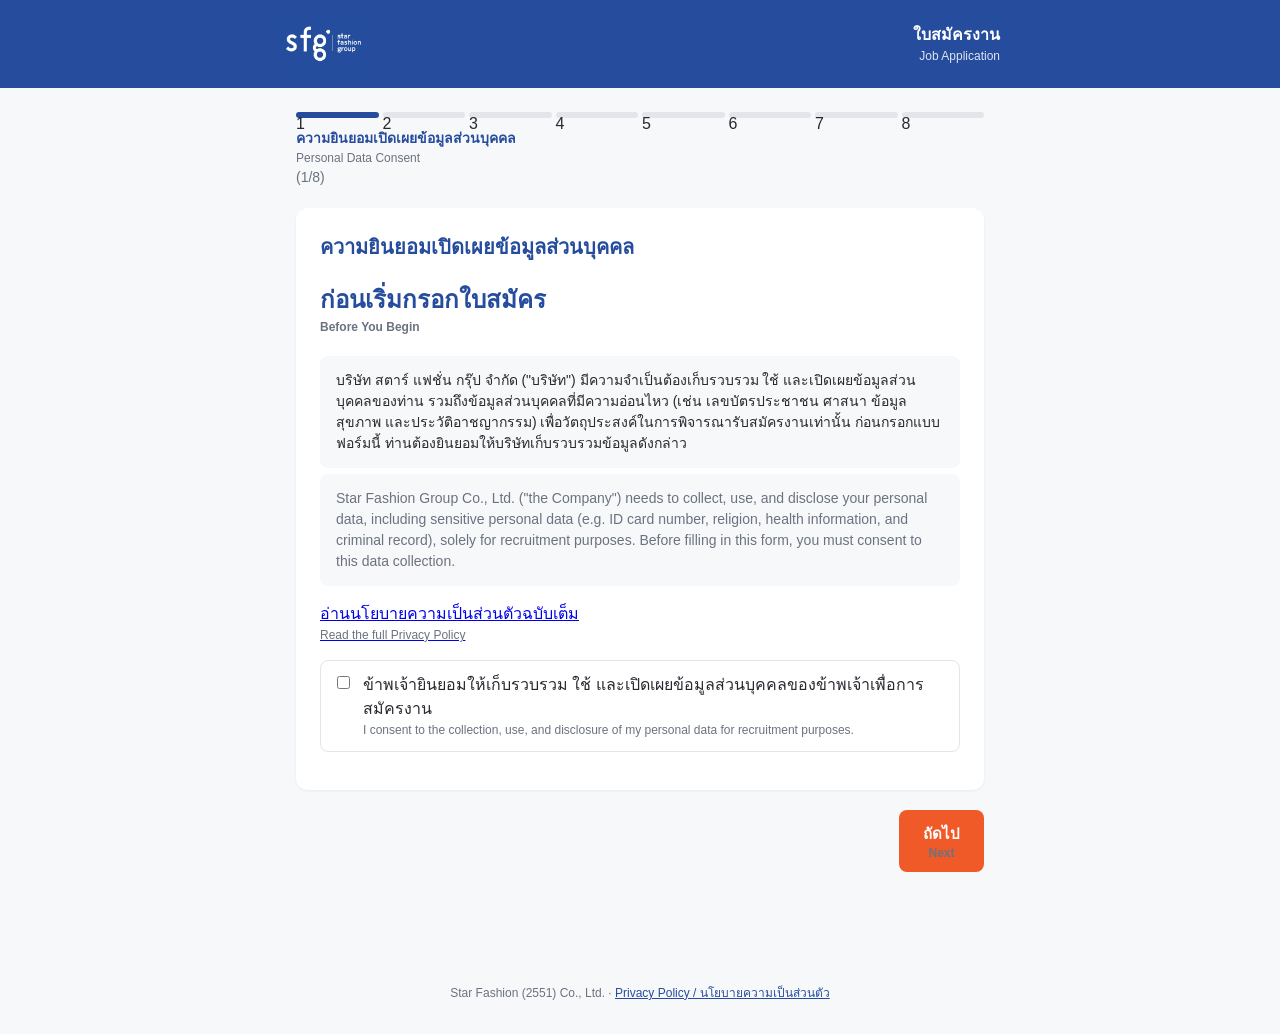
==== index.html @ 4565f509 "Initial commit: SFG job application form" ====
<!DOCTYPE html>
<html lang="th">
<head>
<meta charset="UTF-8" />
<meta name="viewport" content="width=device-width, initial-scale=1.0" />
<title>SFG | ใบสมัครงาน - Star Fashion Group Job Application</title>
<link rel="stylesheet" href="css/styles.css" />
</head>
<body>
  <header class="site-header">
    <div class="site-header-inner">
      <img src="assets/logo-blue.jpg" alt="SFG - Star Fashion Group" class="header-logo-img" />
      <div class="header-title">
        <span class="th">ใบสมัครงาน</span>
        <span class="en">Job Application</span>
      </div>
    </div>
  </header>

  <main class="page-main">
    <div id="progress-container" class="progress-container"></div>
    <div id="step-container" class="step-container"></div>
    <input type="text" id="honeypot-field" name="middle_name_confirm" class="honeypot" tabindex="-1" autocomplete="off" />
    <div id="nav-container" class="nav-container"></div>
  </main>

  <footer class="site-footer">
    <p>Star Fashion (2551) Co., Ltd. &middot; <a href="privacy-policy.html">Privacy Policy / นโยบายความเป็นส่วนตัว</a></p>
  </footer>

  <script src="js/util.js"></script>
  <script src="js/config.js"></script>
  <script src="js/formSchema.js"></script>
  <script src="js/render.js"></script>
  <script src="js/validation.js"></script>
  <script src="js/attachments.js"></script>
  <script src="js/autosave.js"></script>
  <script src="js/submit.js"></script>
  <script src="js/app.js"></script>
</body>
</html>
---- css/styles.css ----
:root {
  --neptune-blue: #264c9e;
  --neptune-blue-dark: #1c3a7a;
  --jupiter-orange: #f05a28;
  --jupiter-orange-dark: #d6491d;
  --ink: #26292e;
  --muted: #6b7280;
  --border: #e2e5ea;
  --bg: #f7f8fa;
  --card-bg: #ffffff;
  --success: #2e8b57;
  --error: #d6491d;
  --radius: 12px;
  --font-en: "Helvetica Neue", Helvetica, Arial, sans-serif;
  --font-th: "Leelawadee UI", "Noto Sans Thai", "Segoe UI", Tahoma, var(--font-en);
}

* { box-sizing: border-box; }

body {
  margin: 0;
  font-family: var(--font-th);
  color: var(--ink);
  background: var(--bg);
  line-height: 1.5;
}

.site-header {
  background: var(--neptune-blue);
  color: #fff;
  padding: 20px 16px;
}

.site-header-inner {
  max-width: 720px;
  margin: 0 auto;
  display: flex;
  align-items: center;
  gap: 16px;
}

.header-logo-img {
  display: block;
  height: 64px;
  width: auto;
  margin: -8px 0;
}

.header-title {
  margin-left: auto;
  text-align: right;
}

.header-title .th { display: block; font-size: 16px; font-weight: 600; }
.header-title .en { display: block; font-size: 12px; opacity: 0.85; }

.page-main {
  max-width: 720px;
  margin: 0 auto;
  padding: 24px 16px 80px;
}

.honeypot {
  position: absolute;
  left: -9999px;
  width: 1px;
  height: 1px;
  opacity: 0;
}

/* Progress bar */
.progress-container { margin-bottom: 20px; }

.progress-bar {
  display: flex;
  gap: 4px;
}

.progress-step {
  flex: 1;
  height: 6px;
  border-radius: 4px;
  background: var(--border);
}

.progress-step.done { background: var(--jupiter-orange); }
.progress-step.active { background: var(--neptune-blue); }

.progress-caption {
  margin-top: 10px;
  font-size: 14px;
  color: var(--muted);
}

.progress-caption .label-th { font-weight: 600; color: var(--neptune-blue); }
.progress-caption .label-en { display: block; font-size: 12px; }

/* Step card */
.step-card {
  background: var(--card-bg);
  border-radius: var(--radius);
  padding: 24px;
  box-shadow: 0 1px 3px rgba(20, 30, 60, 0.06);
}

.step-title {
  margin: 0 0 20px;
  font-family: var(--font-en);
  color: var(--neptune-blue);
  font-size: 20px;
}

.step-title .label-en { display: none; }

.step-hint {
  color: var(--muted);
  font-size: 14px;
  margin-top: -8px;
  margin-bottom: 16px;
}

/* Bilingual labels */
.label-th { display: block; }
.label-en { display: block; font-size: 12px; color: var(--muted); font-family: var(--font-en); }

/* Field grid */
.field-grid {
  display: grid;
  grid-template-columns: 1fr 1fr;
  gap: 16px;
}

.field-group { display: flex; flex-direction: column; gap: 6px; }
.field-full { grid-column: 1 / -1; }

.field-label { font-size: 14px; font-weight: 600; }
.required-mark { color: var(--jupiter-orange); margin-left: 4px; }

input[type="text"], input[type="tel"], input[type="email"], input[type="number"],
input[type="date"], textarea {
  width: 100%;
  padding: 10px 12px;
  border: 1px solid var(--border);
  border-radius: 8px;
  font-size: 15px;
  font-family: inherit;
  background: #fff;
  color: var(--ink);
}

input:focus, textarea:focus {
  outline: none;
  border-color: var(--neptune-blue);
  box-shadow: 0 0 0 3px rgba(38, 76, 158, 0.12);
}

input[disabled] { background: var(--bg); color: var(--muted); }

.field-error {
  font-size: 12px;
  color: var(--error);
  min-height: 14px;
}

.has-error input, .has-error textarea { border-color: var(--error); }

/* Radio groups */
.radio-group { display: flex; flex-wrap: wrap; gap: 10px; }

.radio-option {
  display: flex;
  align-items: center;
  gap: 6px;
  border: 1px solid var(--border);
  border-radius: 8px;
  padding: 8px 12px;
  cursor: pointer;
  font-size: 14px;
}

.radio-option input { margin: 0; accent-color: var(--neptune-blue); }
.radio-option:has(input:checked) { border-color: var(--neptune-blue); background: rgba(38, 76, 158, 0.06); }

.checkbox-inline { display: flex; align-items: center; gap: 8px; font-size: 14px; }
.checkbox-inline input { accent-color: var(--neptune-blue); }

/* Consent gate */
.consent-gate h2 { color: var(--neptune-blue); font-family: var(--font-en); }
.consent-text-th, .consent-text-en {
  font-size: 14px;
  color: var(--ink);
  background: var(--bg);
  padding: 14px 16px;
  border-radius: 8px;
}
.consent-text-en { font-family: var(--font-en); color: var(--muted); margin-top: -8px; }

.consent-checkbox {
  display: flex;
  align-items: flex-start;
  gap: 10px;
  margin-top: 16px;
  padding: 12px;
  border: 1px solid var(--border);
  border-radius: 8px;
  cursor: pointer;
}

.consent-checkbox input { margin-top: 3px; accent-color: var(--jupiter-orange); }
.consent-checkbox.has-error { border-color: var(--error); }

/* Subsections and repeaters */
.subsection { margin-top: 24px; border-top: 1px dashed var(--border); padding-top: 20px; }
.subsection h3 { font-size: 15px; color: var(--neptune-blue); margin: 0 0 12px; }

.repeater-row {
  border: 1px solid var(--border);
  border-radius: 10px;
  padding: 16px;
  margin-bottom: 12px;
  background: var(--bg);
}

.education-row { display: flex; flex-direction: column; gap: 8px; }
.edu-level-label { font-weight: 600; font-size: 14px; color: var(--neptune-blue); }

.btn-add-row, .btn-remove-row {
  border: 1px dashed var(--neptune-blue);
  background: transparent;
  color: var(--neptune-blue);
  border-radius: 8px;
  padding: 8px 14px;
  font-size: 13px;
  cursor: pointer;
}

.btn-remove-row {
  border: none;
  color: var(--error);
  padding: 6px 0;
  margin-top: 8px;
}

/* Skills tables */
.skills-table { width: 100%; border-collapse: collapse; font-size: 13px; }
.skills-table th, .skills-table td { border: 1px solid var(--border); padding: 10px; text-align: center; }
.skills-table th { background: var(--bg); font-family: var(--font-en); }

.rating-group { display: flex; justify-content: center; gap: 6px; }
.rating-option { cursor: pointer; }
.rating-option input { accent-color: var(--neptune-blue); margin-right: 2px; }

.computer-apps-list { display: flex; flex-direction: column; gap: 10px; }
.computer-app-row { display: flex; align-items: center; gap: 12px; flex-wrap: wrap; }
.app-note { flex: 1; min-width: 140px; }

/* Review step */
.review-section { margin-bottom: 24px; }
.review-section h3 { color: var(--neptune-blue); font-size: 15px; border-bottom: 1px solid var(--border); padding-bottom: 8px; }
.review-row { display: flex; justify-content: space-between; gap: 12px; padding: 6px 0; font-size: 14px; border-bottom: 1px dotted var(--border); }
.review-label { color: var(--muted); }
.review-value { font-weight: 600; text-align: right; }

.doc-checklist { display: flex; flex-direction: column; gap: 10px; margin: 16px 0; }
.doc-checklist-item { display: flex; align-items: center; gap: 10px; flex-wrap: wrap; }
.doc-checklist-item input[type="file"] { font-size: 12px; }
.file-attached-note { font-size: 12px; color: var(--success); }

.certification-text {
  font-style: italic;
  font-size: 13px;
  color: var(--muted);
  border-left: 3px solid var(--jupiter-orange);
  padding-left: 12px;
}

.error-banner {
  background: #fdecea;
  color: var(--error);
  border: 1px solid var(--error);
  border-radius: 8px;
  padding: 10px 14px;
  font-size: 14px;
  margin-top: 12px;
}

.submit-status { margin-top: 12px; }

/* Nav */
.nav-container {
  display: flex;
  justify-content: space-between;
  margin-top: 20px;
}

.btn {
  border: none;
  border-radius: 8px;
  padding: 12px 24px;
  font-size: 15px;
  font-weight: 600;
  cursor: pointer;
  font-family: var(--font-th);
}

.btn-primary { background: var(--jupiter-orange); color: #fff; }
.btn-primary:hover { background: var(--jupiter-orange-dark); }
.btn-primary:disabled { background: var(--border); color: var(--muted); cursor: not-allowed; }

.btn-secondary { background: transparent; color: var(--neptune-blue); border: 1px solid var(--neptune-blue); }
.btn-secondary:hover { background: rgba(38, 76, 158, 0.06); }

/* Success screen */
.success-screen { text-align: center; padding: 40px 16px; }
.success-screen h2 { color: var(--success); font-family: var(--font-en); }

/* Footer */
.site-footer {
  text-align: center;
  font-size: 12px;
  color: var(--muted);
  padding: 20px;
}
.site-footer a { color: var(--neptune-blue); }

/* Mobile */
@media (max-width: 600px) {
  .field-grid { grid-template-columns: 1fr; }
  .header-title .th { font-size: 14px; }
  .step-card { padding: 18px; }
  .review-value { text-align: left; }
  .review-row { flex-direction: column; gap: 2px; }
}

/* Dark mode support (system preference) */
@media (prefers-color-scheme: dark) {
  :root {
    --ink: #e8eaed;
    --muted: #9aa1ab;
    --border: #33384a;
    --bg: #14161f;
    --card-bg: #1b1e2b;
  }
  input[type="text"], input[type="tel"], input[type="email"], input[type="number"],
  input[type="date"], textarea { background: #232637; color: var(--ink); }
  .error-banner { background: rgba(214, 73, 29, 0.15); }
}
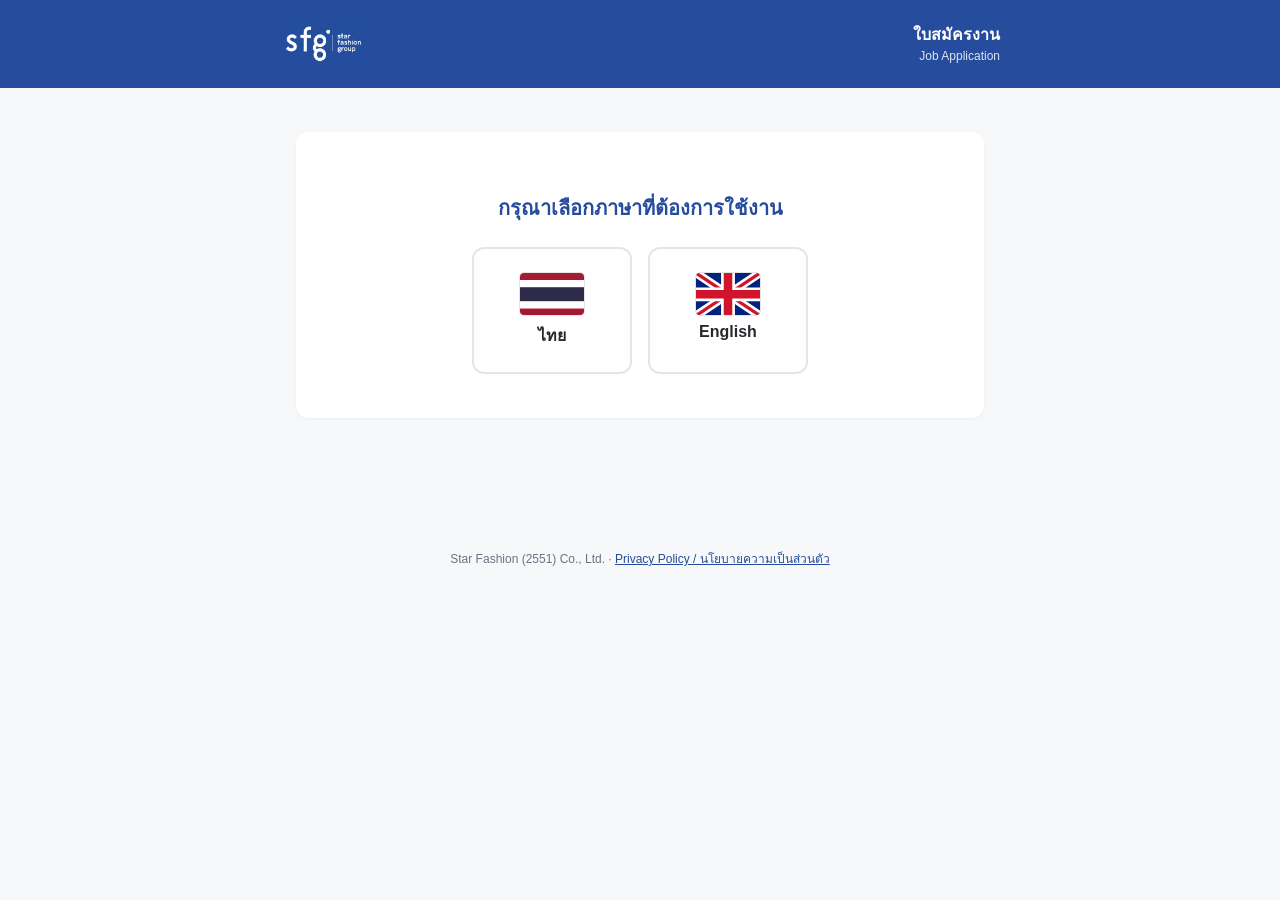
==== commit f041ac17: "Add cache-busting query params to JS script tags, make field validation errors more visually promine" ====
--- a/index.html
+++ b/index.html
@@ -28,14 +28,14 @@
     <p>Star Fashion (2551) Co., Ltd. &middot; <a href="privacy-policy.html">Privacy Policy / นโยบายความเป็นส่วนตัว</a></p>
   </footer>
 
-  <script src="js/util.js"></script>
-  <script src="js/config.js"></script>
-  <script src="js/formSchema.js"></script>
-  <script src="js/render.js"></script>
-  <script src="js/validation.js"></script>
-  <script src="js/attachments.js"></script>
-  <script src="js/autosave.js"></script>
-  <script src="js/submit.js"></script>
-  <script src="js/app.js"></script>
+  <script src="js/util.js?v=10"></script>
+  <script src="js/config.js?v=10"></script>
+  <script src="js/formSchema.js?v=10"></script>
+  <script src="js/render.js?v=10"></script>
+  <script src="js/validation.js?v=10"></script>
+  <script src="js/attachments.js?v=10"></script>
+  <script src="js/autosave.js?v=10"></script>
+  <script src="js/submit.js?v=10"></script>
+  <script src="js/app.js?v=10"></script>
 </body>
 </html>
--- a/css/styles.css
+++ b/css/styles.css
@@ -71,29 +71,54 @@
 /* Progress bar */
 .progress-container { margin-bottom: 20px; }
 
-.progress-bar {
-  display: flex;
-  gap: 4px;
-}
-
-.progress-step {
-  flex: 1;
-  height: 6px;
+.progress-bar-track {
+  height: 8px;
   border-radius: 4px;
   background: var(--border);
-}
-
-.progress-step.done { background: var(--jupiter-orange); }
-.progress-step.active { background: var(--neptune-blue); }
+  overflow: hidden;
+}
+
+.progress-bar-fill {
+  height: 100%;
+  background: var(--jupiter-orange);
+  border-radius: 4px;
+  transition: width 0.25s ease;
+}
 
 .progress-caption {
   margin-top: 10px;
   font-size: 14px;
+  font-weight: 600;
+  color: var(--neptune-blue);
+}
+
+.progress-tabs {
+  display: flex;
+  gap: 4px;
+  margin-top: 12px;
+  overflow-x: auto;
+  border-bottom: 1px solid var(--border);
+}
+
+.progress-tab {
+  flex: 1 0 auto;
+  min-width: 64px;
+  background: none;
+  border: none;
+  border-bottom: 3px solid transparent;
+  padding: 6px 4px 8px;
+  font-family: var(--font-th);
+  font-size: 11px;
+  line-height: 1.3;
   color: var(--muted);
-}
-
-.progress-caption .label-th { font-weight: 600; color: var(--neptune-blue); }
-.progress-caption .label-en { display: block; font-size: 12px; }
+  cursor: pointer;
+}
+
+.progress-tab.active {
+  color: var(--neptune-blue);
+  border-bottom-color: var(--jupiter-orange);
+  font-weight: 600;
+}
 
 /* Step card */
 .step-card {
@@ -110,8 +135,6 @@
   font-size: 20px;
 }
 
-.step-title .label-en { display: none; }
-
 .step-hint {
   color: var(--muted);
   font-size: 14px;
@@ -119,10 +142,6 @@
   margin-bottom: 16px;
 }
 
-/* Bilingual labels */
-.label-th { display: block; }
-.label-en { display: block; font-size: 12px; color: var(--muted); font-family: var(--font-en); }
-
 /* Field grid */
 .field-grid {
   display: grid;
@@ -136,8 +155,11 @@
 .field-label { font-size: 14px; font-weight: 600; }
 .required-mark { color: var(--jupiter-orange); margin-left: 4px; }
 
+.dob-select-group { display: grid; grid-template-columns: 1fr 1.4fr 1fr; gap: 8px; }
+.dob-select-group.month-year-select-group { grid-template-columns: 1.4fr 1fr; }
+
 input[type="text"], input[type="tel"], input[type="email"], input[type="number"],
-input[type="date"], textarea {
+input[type="date"], textarea, select {
   width: 100%;
   padding: 10px 12px;
   border: 1px solid var(--border);
@@ -148,13 +170,13 @@
   color: var(--ink);
 }
 
-input:focus, textarea:focus {
+input:focus, textarea:focus, select:focus {
   outline: none;
   border-color: var(--neptune-blue);
   box-shadow: 0 0 0 3px rgba(38, 76, 158, 0.12);
 }
 
-input[disabled] { background: var(--bg); color: var(--muted); }
+input[disabled], input[readonly] { background: var(--bg); color: var(--muted); }
 
 .field-error {
   font-size: 12px;
@@ -162,6 +184,14 @@
   min-height: 14px;
 }
 
+.field-error:not(:empty) {
+  margin-top: 4px;
+  padding: 4px 8px;
+  font-weight: 600;
+  background: rgba(220, 53, 69, 0.08);
+  border-left: 3px solid var(--error);
+}
+
 .has-error input, .has-error textarea { border-color: var(--error); }
 
 /* Radio groups */
@@ -183,6 +213,34 @@
 
 .checkbox-inline { display: flex; align-items: center; gap: 8px; font-size: 14px; }
 .checkbox-inline input { accent-color: var(--neptune-blue); }
+
+/* Language picker */
+.language-picker { text-align: center; padding: 20px 0; }
+.language-picker h2 { color: var(--neptune-blue); font-size: 20px; margin-bottom: 24px; }
+
+.language-cards {
+  display: flex;
+  gap: 16px;
+  justify-content: center;
+  flex-wrap: wrap;
+}
+
+.language-card {
+  display: flex;
+  flex-direction: column;
+  align-items: center;
+  gap: 8px;
+  width: 160px;
+  padding: 24px 16px;
+  border: 2px solid var(--border);
+  border-radius: var(--radius);
+  background: var(--card-bg);
+  cursor: pointer;
+}
+
+.language-card:hover { border-color: var(--neptune-blue); background: rgba(38, 76, 158, 0.06); }
+.language-flag { width: 64px; height: auto; border-radius: 4px; box-shadow: 0 0 0 1px rgba(0,0,0,0.1); }
+.language-name { font-size: 16px; font-weight: 600; color: var(--ink); }
 
 /* Consent gate */
 .consent-gate h2 { color: var(--neptune-blue); font-family: var(--font-en); }
@@ -195,6 +253,8 @@
 }
 .consent-text-en { font-family: var(--font-en); color: var(--muted); margin-top: -8px; }
 
+.consent-text { font-size: 14px; color: var(--ink); background: var(--bg); padding: 14px 16px; border-radius: 8px; }
+
 .consent-checkbox {
   display: flex;
   align-items: flex-start;
@@ -224,6 +284,8 @@
 .education-row { display: flex; flex-direction: column; gap: 8px; }
 .edu-level-label { font-weight: 600; font-size: 14px; color: var(--neptune-blue); }
 
+.month-year-select-group { margin-bottom: 8px; }
+
 .btn-add-row, .btn-remove-row {
   border: 1px dashed var(--neptune-blue);
   background: transparent;
@@ -246,12 +308,27 @@
 .skills-table th, .skills-table td { border: 1px solid var(--border); padding: 10px; text-align: center; }
 .skills-table th { background: var(--bg); font-family: var(--font-en); }
 
-.rating-group { display: flex; justify-content: center; gap: 6px; }
-.rating-option { cursor: pointer; }
-.rating-option input { accent-color: var(--neptune-blue); margin-right: 2px; }
+.rating-group { display: flex; justify-content: center; gap: 8px; }
+.rating-option {
+  display: flex;
+  flex-direction: column;
+  align-items: center;
+  gap: 2px;
+  width: 52px;
+  cursor: pointer;
+}
+.rating-option input { accent-color: var(--neptune-blue); margin: 0; }
+.rating-option .rating-word {
+  font-size: 10px;
+  line-height: 1.2;
+  color: var(--muted);
+  text-align: center;
+  white-space: normal;
+}
 
 .computer-apps-list { display: flex; flex-direction: column; gap: 10px; }
 .computer-app-row { display: flex; align-items: center; gap: 12px; flex-wrap: wrap; }
+.computer-app-name { flex: 1; min-width: 100px; font-size: 14px; font-weight: 600; }
 .app-note { flex: 1; min-width: 140px; }
 
 /* Review step */
@@ -342,6 +419,7 @@
     --card-bg: #1b1e2b;
   }
   input[type="text"], input[type="tel"], input[type="email"], input[type="number"],
-  input[type="date"], textarea { background: #232637; color: var(--ink); }
+  input[type="date"], textarea, select { background: #232637; color: var(--ink); }
+  input[readonly] { background: #1b1e2b; }
   .error-banner { background: rgba(214, 73, 29, 0.15); }
 }
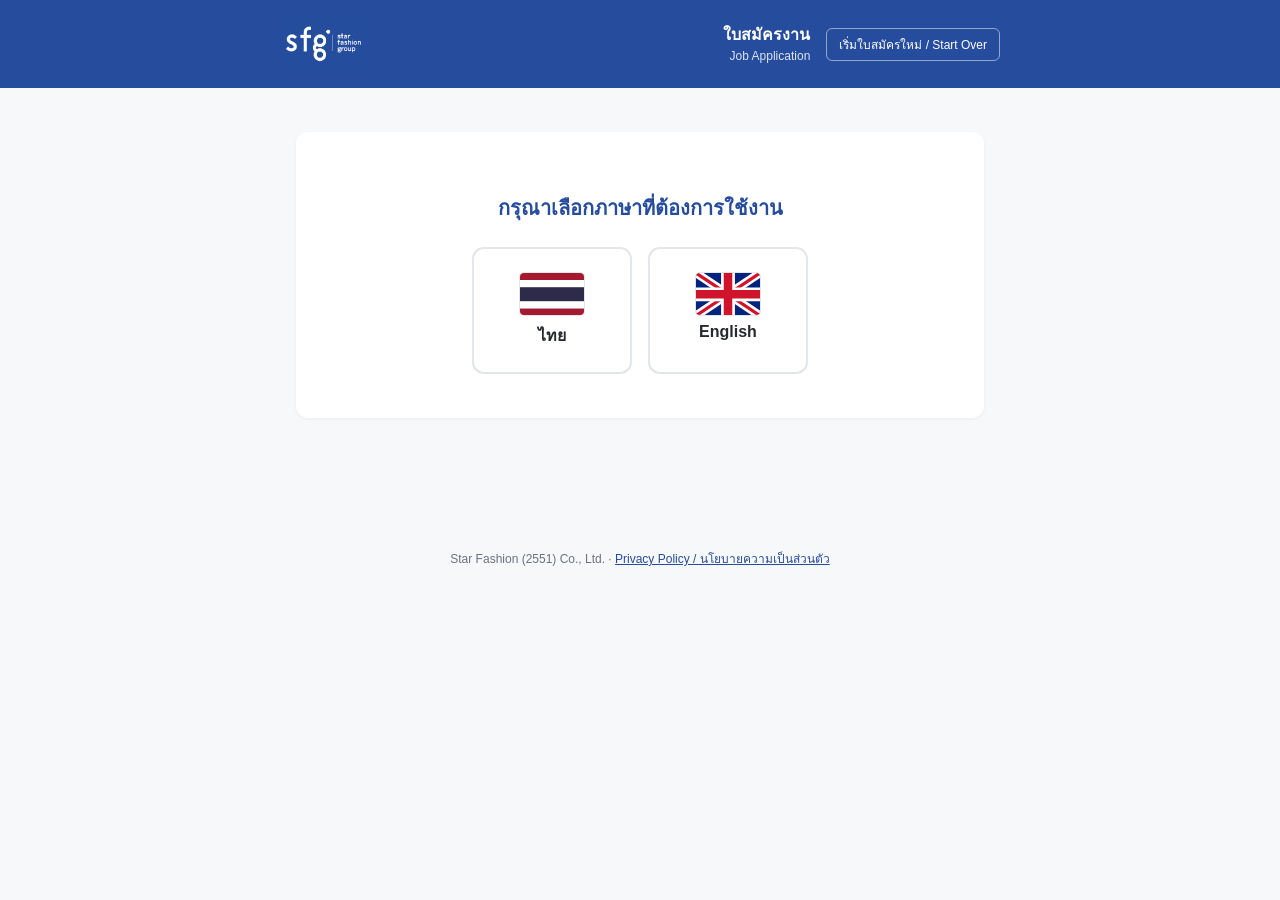
==== commit 66586f6b: "Address round 3 feedback: 1. Fix a real bug + add a "Start Over" control: saveDraft() strips attachm" ====
--- a/index.html
+++ b/index.html
@@ -4,7 +4,7 @@
 <meta charset="UTF-8" />
 <meta name="viewport" content="width=device-width, initial-scale=1.0" />
 <title>SFG | ใบสมัครงาน - Star Fashion Group Job Application</title>
-<link rel="stylesheet" href="css/styles.css" />
+<link rel="stylesheet" href="css/styles.css?v=13" />
 </head>
 <body>
   <header class="site-header">
@@ -14,6 +14,7 @@
         <span class="th">ใบสมัครงาน</span>
         <span class="en">Job Application</span>
       </div>
+      <button type="button" id="btn-start-over" class="btn-start-over">เริ่มใบสมัครใหม่ / Start Over</button>
     </div>
   </header>
 
@@ -28,14 +29,14 @@
     <p>Star Fashion (2551) Co., Ltd. &middot; <a href="privacy-policy.html">Privacy Policy / นโยบายความเป็นส่วนตัว</a></p>
   </footer>
 
-  <script src="js/util.js?v=10"></script>
-  <script src="js/config.js?v=10"></script>
-  <script src="js/formSchema.js?v=10"></script>
-  <script src="js/render.js?v=10"></script>
-  <script src="js/validation.js?v=10"></script>
-  <script src="js/attachments.js?v=10"></script>
-  <script src="js/autosave.js?v=10"></script>
-  <script src="js/submit.js?v=10"></script>
-  <script src="js/app.js?v=10"></script>
+  <script src="js/util.js?v=13"></script>
+  <script src="js/config.js?v=13"></script>
+  <script src="js/formSchema.js?v=13"></script>
+  <script src="js/render.js?v=13"></script>
+  <script src="js/validation.js?v=13"></script>
+  <script src="js/attachments.js?v=13"></script>
+  <script src="js/autosave.js?v=13"></script>
+  <script src="js/submit.js?v=13"></script>
+  <script src="js/app.js?v=13"></script>
 </body>
 </html>
--- a/css/styles.css
+++ b/css/styles.css
@@ -54,6 +54,19 @@
 .header-title .th { display: block; font-size: 16px; font-weight: 600; }
 .header-title .en { display: block; font-size: 12px; opacity: 0.85; }
 
+.btn-start-over {
+  padding: 6px 12px;
+  font-size: 12px;
+  color: #fff;
+  background: transparent;
+  border: 1px solid rgba(255, 255, 255, 0.5);
+  border-radius: 6px;
+  cursor: pointer;
+  white-space: nowrap;
+  flex-shrink: 0;
+}
+.btn-start-over:hover { background: rgba(255, 255, 255, 0.1); }
+
 .page-main {
   max-width: 720px;
   margin: 0 auto;
@@ -338,6 +351,32 @@
 .review-label { color: var(--muted); }
 .review-value { font-weight: 600; text-align: right; }
 
+.review-subitem { background: var(--bg); border-radius: 8px; padding: 4px 12px; margin-bottom: 10px; }
+.review-subitem:last-child { margin-bottom: 0; }
+.review-subitem .review-row:last-child { border-bottom: none; }
+
+.review-grid { display: grid; grid-template-columns: 1fr 1fr; gap: 0 24px; }
+
+.review-row-block { flex-direction: column; align-items: flex-start; gap: 4px; }
+.review-row-block .review-value { text-align: left; font-weight: 400; }
+
+.review-profile-header {
+  display: flex; gap: 20px; align-items: center;
+  margin-bottom: 24px; padding-bottom: 20px; border-bottom: 2px solid var(--border);
+}
+.review-profile-photo img {
+  width: 110px; height: 140px; object-fit: cover; border-radius: 8px; border: 1px solid var(--border); display: block;
+}
+.review-photo-placeholder {
+  width: 110px; height: 140px; display: flex; align-items: center; justify-content: center;
+  background: var(--bg); border: 1px dashed var(--border); border-radius: 8px; color: var(--muted);
+  font-size: 12px; text-align: center; padding: 8px; flex-shrink: 0;
+}
+.review-profile-info { min-width: 0; }
+.review-profile-info h2 { margin: 0 0 4px; font-size: 19px; color: var(--ink); }
+.review-profile-info .review-profile-sub { margin: 0 0 8px; color: var(--muted); font-size: 14px; }
+.review-profile-info .review-profile-position { margin: 0; font-weight: 600; color: var(--neptune-blue); font-size: 14px; }
+
 .doc-checklist { display: flex; flex-direction: column; gap: 10px; margin: 16px 0; }
 .doc-checklist-item { display: flex; align-items: center; gap: 10px; flex-wrap: wrap; }
 .doc-checklist-item input[type="file"] { font-size: 12px; }
@@ -407,6 +446,10 @@
   .step-card { padding: 18px; }
   .review-value { text-align: left; }
   .review-row { flex-direction: column; gap: 2px; }
+  .review-grid { grid-template-columns: 1fr; }
+  .review-profile-header { flex-direction: column; text-align: center; }
+  .site-header-inner { flex-wrap: wrap; row-gap: 10px; }
+  .btn-start-over { font-size: 11px; padding: 4px 8px; }
 }
 
 /* Dark mode support (system preference) */
